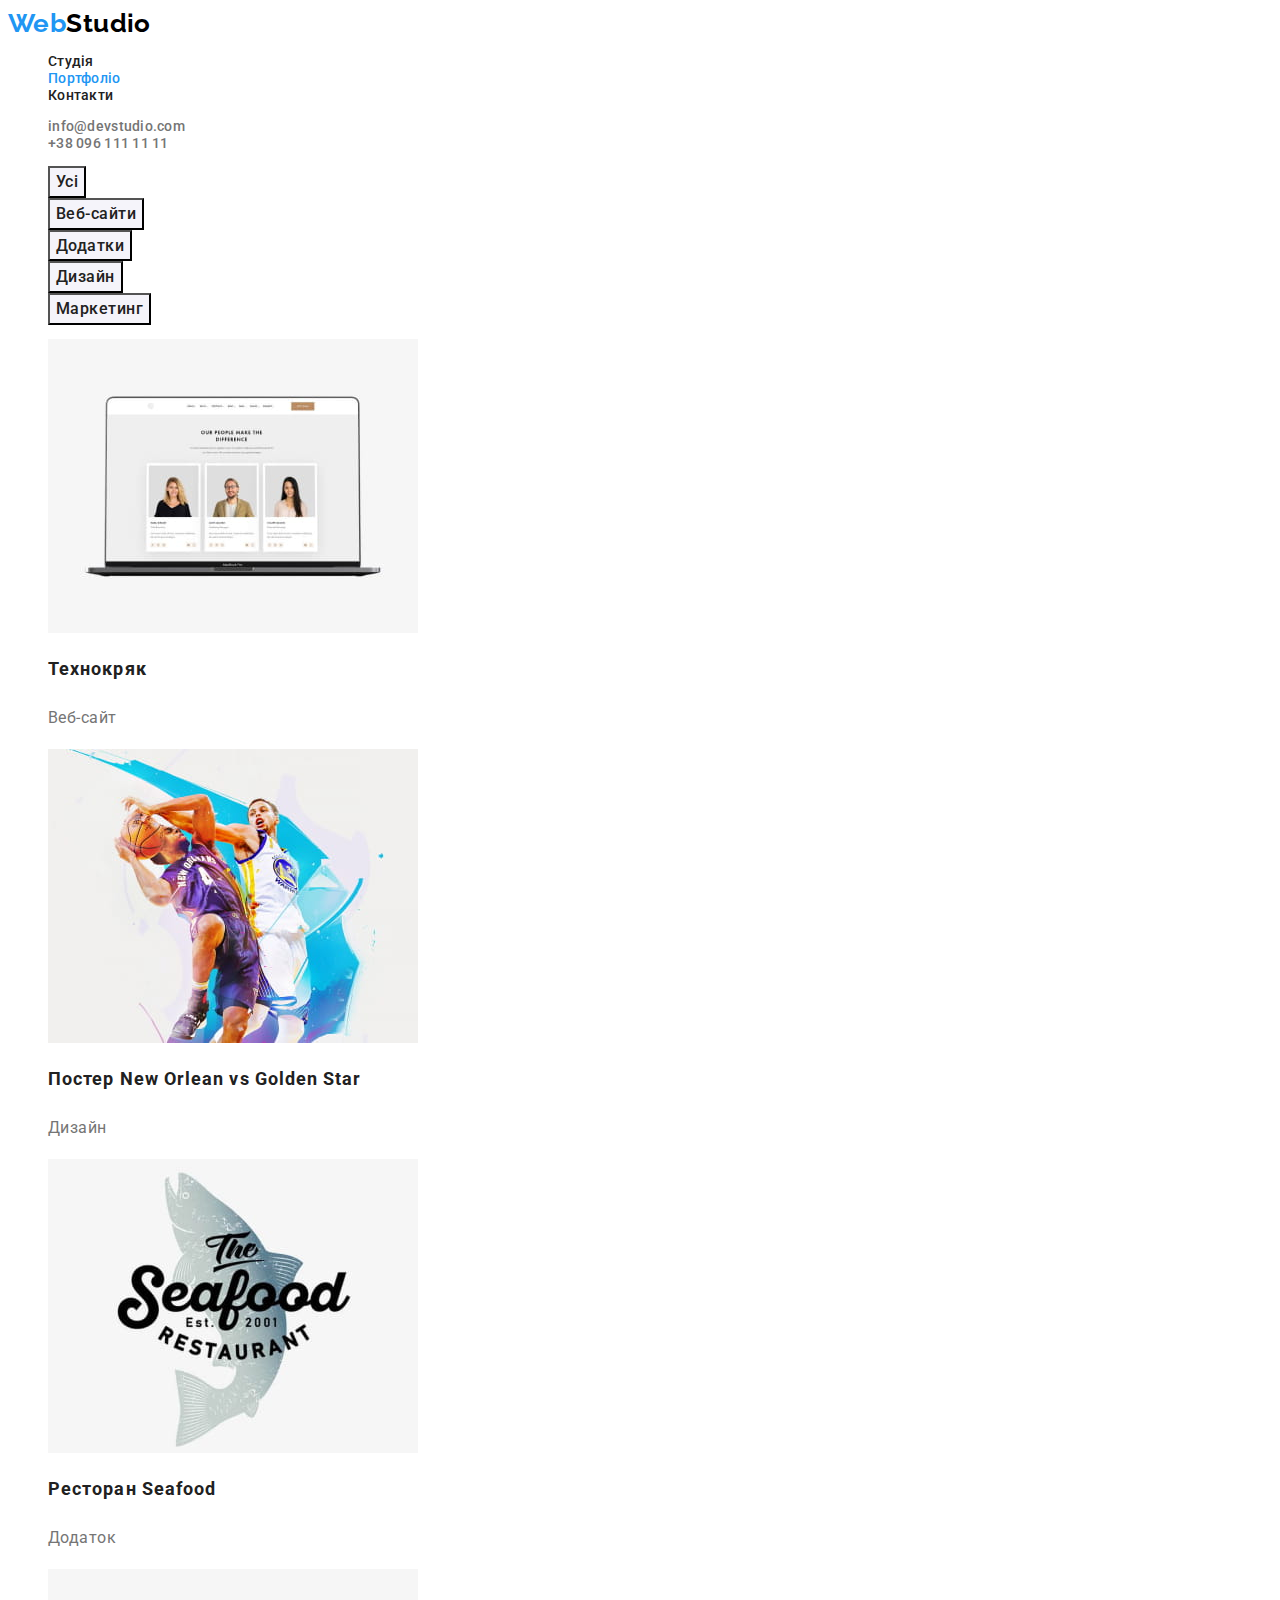
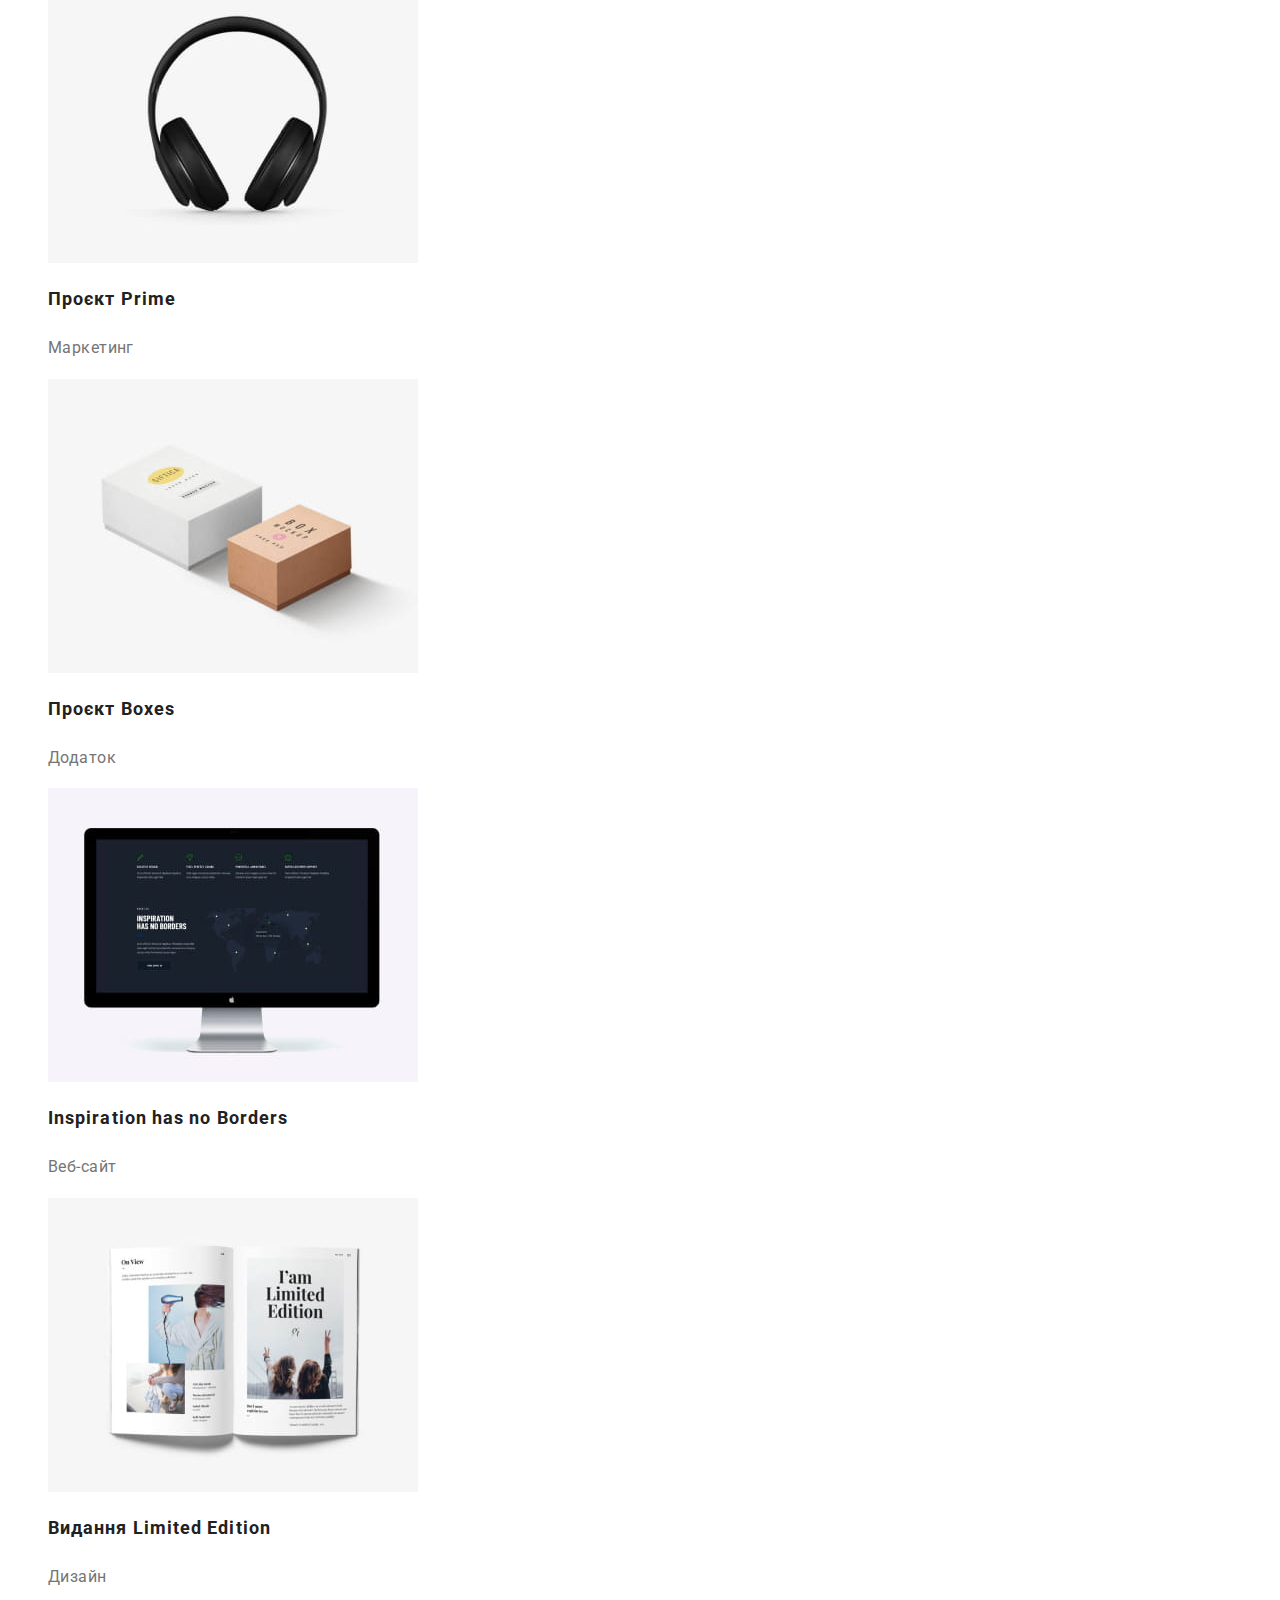
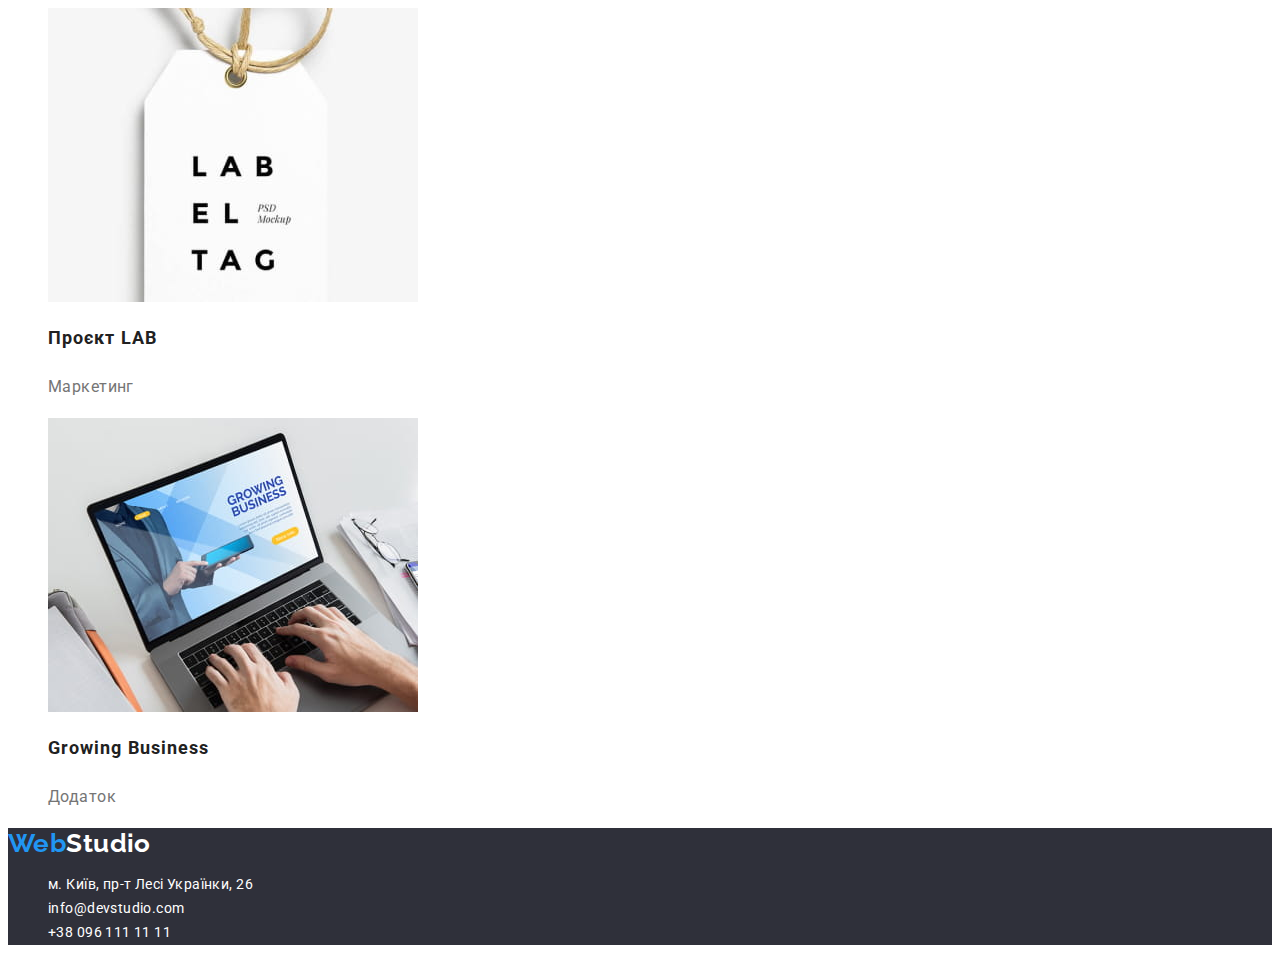
==== portfolio.html @ cea5d0b4 "start" ====
<!DOCTYPE html>
<html lang="uk">
<head>
    <meta charset="UTF-8">
    <meta http-equiv="X-UA-Compatible" content="IE=edge">
    <meta name="viewport" content="width=device-width, initial-scale=1.0">
    <title>Портфоліо</title>
    <link rel="preconnect" href="https://fonts.googleapis.com"> 
<link rel="preconnect" href="https://fonts.gstatic.com" crossorigin> 
<link href="https://fonts.googleapis.com/css2?family=Raleway:wght@700&family=Roboto:wght@400;500;700;900&display=swap" rel="stylesheet">
    <link rel="stylesheet" href="./css/styles.css">
</head>
<body>
    <header class="head">
        <nav class="nav">
            <a href="" lang="en" class="link logo"><span>Web</span>Studio</a>
            <ul class="list nav-list">
                <li class="nav-list-item">
                    <a href="./index.html" class="link nav-list-link">Студія</a>
                </li>
                <li class="nav-list-item">
                    <a href="./portfolio.html" class="link nav-list-link active-page">Портфоліо</a>
                </li>
                <li class="nav-list-item">
                    <a href="" class="link nav-list-link">Контакти</a>
                </li>
            </ul>  
        </nav>
        <ul class="list cont-list">
            <li class="cont-list-item">
                <a href="mailto:info@devstudio.com" class="link nav-list-link cont-list-link">info@devstudio.com</a>
            </li>
            <li class="cont-list-item">
                <a href="tel:+380961111111" class="link nav-list-link cont-list-link">+38 096 111 11 11</a>
            </li>
        </ul>
        
    </header>
    <main>
        <section class="port">
            <h1 hidden>Портфоліо</h1>
            <ul class="list">
                <li>
                    <button type="button" class="port-btn">Усі</button>
                </li>
                <li>
                    <button type="button" class="port-btn">Веб-сайти</button>
                </li>
                <li>
                    <button type="button" class="port-btn">Додатки</button>
                </li>
                <li>
                    <button type="button" class="port-btn">Дизайн</button>
                </li>
                <li>
                    <button type="button" class="port-btn">Маркетинг</button>
                </li>
            </ul>
        
            <ul class="list port-list">
                <li class="port-list-item">
                    <img src="./images/tehnocryack.jpg" alt="Сторінка веб сайту" width="370" height="294">
                    <h2 class="port-list-title">Технокряк</h2>
                    <p class="port-list-text">Веб-сайт</p>
                </li>
                <li class="port-list-item">
                    <img src="./images/poster.jpg" alt="Два баскетболісти на постері" width="370" height="294">
                    <h2 class="port-list-title">Постер New Orlean vs Golden Star</h2>
                    <p class="port-list-text">Дизайн</p>
                </li>
                <li class="port-list-item">
                    <img src="./images/restaurant.jpg" alt="Лого рибного ресторану" width="370" height="294">
                    <h2 class="port-list-title">Ресторан Seafood</h2>
                    <p class="port-list-text">Додаток</p>
                </li>
                <li class="port-list-item">
                    <img src="./images/prime.jpg" alt="Навушники" width="370" height="294">
                    <h2 class="port-list-title">Проєкт Prime</h2>
                    <p class="port-list-text">Маркетинг</p>
                </li>
                <li class="port-list-item">
                    <img src="./images/boxes.jpg" alt="Коробки" width="370" height="294">
                    <h2 class="port-list-title">Проєкт Boxes</h2>
                    <p class="port-list-text">Додаток</p>
                </li>
                <li class="port-list-item">
                    <img src="./images/inspiration.jpg" alt="Компьютер моноблок" width="370" height="294">
                    <h2 class="port-list-title" lang="en">Inspiration has no Borders</h2>
                    <p class="port-list-text">Веб-сайт</p>
                </li>
                <li class="port-list-item">
                    <img src="./images/edition.jpg" alt="Видання журналу" width="370" height="294">
                    <h2 class="port-list-title">Видання Limited Edition</h2>
                    <p class="port-list-text">Дизайн</p>
                </li>
                <li class="port-list-item">
                    <img src="./images/lab.jpg" alt="Лейба з написом лаб" width="370" height="294">
                    <h2 class="port-list-title">Проєкт LAB</h2>
                    <p class="port-list-text">Маркетинг</p>
                </li>
                <li class="port-list-item">
                    <img src="./images/growing.jpg" alt="Праця за комп'ютером" width="370" height="294">
                    <h2 class="port-list-title" lang="en">Growing Business</h2>
                    <p class="port-list-text">Додаток</p>
                </li>
               
            </ul>
        </section>
    </main>
    
    <footer class="foot">
        <a href="" lang="en" class="link logo foot-logo"><span>Web</span>Studio</a>
        <address class="address">
            <ul class="list foot-list">
                <li class="foot-list-item">
                    <a href="https://goo.gl/maps/CPtrU1FHBa2aNyZL9" target="_blank" rel="noopener noreferrer" class="link foot-list-link">м. Київ, пр-т Лесі Українки, 26</a>
                </li>
                <li class="foot-list-item">
                    <a href="mailto:info@devstudio.com" class="link foot-list-link">info@devstudio.com</a>
                </li>
                <li class="foot-list-item">
                    <a href="tel:+380961111111" class="link foot-list-link">+38 096 111 11 11</a>
                </li>
            </ul>

        </address>
    </footer>
    
</body>
</html>
---- css/styles.css ----
:root {
    --primary-txt-color: #212121;
    --secondary-txt-color: #757575;
    --logo-txt-color: #000000;
    --accent-color: #2196F3;
    --btn-active-color: #188CE8;
    --link-accent-color: rgba(255, 255, 255, 0.6);
    --primary-bg-color: #FFFFFF;
    --secondary-bg-color: #2F303A;
    --team-bg-color: #F5F4FA;
}
body {
    color: var(--primary-txt-color);
    font-family: "Roboto", sans-serif;
    font-size: 14px;
    letter-spacing: 0.03em;
}
.list {
    list-style: none;
}
.link {
    text-decoration: none;
}

/* components */
.logo {
    color: var(--logo-txt-color);
    font-family: "Raleway", sans-serif;
    font-weight: 700;
    font-size: 26px;
    line-height: 1.19;
}
.logo span {
    color: var(--accent-color);
}
.sec-title {
    font-size: 36px;
    line-height: 1.16;
}

/* header */
.head {
    background-color: var(--primary-bg-color);
}
.nav-list-link {
    color: var(--primary-txt-color);
    font-weight: 500;
    line-height: 1.14;
    letter-spacing: 0.02em;
}
.nav-list-link:hover, .nav-list-link:focus {
    color: var(--accent-color);
}
.nav-list-link.active-page {
    color: var(--accent-color);
}
.cont-list-link {
    color: var(--secondary-txt-color);
}
.cont-list-link:hover, .cont-list-link:focus {
    color: var(--accent-color);
}

/* студія main */
.hero {
    background-color: var(--secondary-bg-color);
}
.main-title {
    color: var(--primary-bg-color);
    font-weight: 900;
    font-size: 44px;
    line-height: 1.36;
    letter-spacing: 0.06em;
    text-transform: uppercase;
}
.btn {
    color: var(--primary-bg-color);
    background-color: var(--accent-color);
    font-family: "Roboto", sans-serif;
    font-weight: 700;
    font-size: 16px;
    letter-spacing: 0.06em;
    cursor: pointer;
}
.btn:active {
    background-color: var(--btn-active-color);
}

.about {
    background-color: var(--primary-bg-color);
}
.about-list-title {
    font-size: 14px;
    line-height: 1.14;
    text-transform: uppercase;
}
.about-list-text {
    color: var(--secondary-txt-color);
    line-height: 2;
}

.work {
    background-color: var(--primary-bg-color);
}

.team {
    background-color: var(--team-bg-color);
}
.team-list-title {
    font-weight: 500;
    font-size: 16px;
    line-height: 1.18;
}
.team-list-text {
    color: var(--secondary-txt-color);
    font-size: 16px;
    line-height: 1.18;
}

/* портфоліо main */
.port {
    background-color: var(--primary-bg-color);
}
.port-btn {
    color: var(--primary-txt-color);
    background-color: var(--team-bg-color);
    font-family: "Roboto", sans-serif;
    font-weight: 500;
    font-size: 16px;
    line-height: 1.62;
    letter-spacing: 0.03em;
    cursor: pointer;
}
.port-btn:hover, .port-btn:focus {
    color: var(--primary-bg-color);
    background-color: var(--accent-color);
}
.port-list-title {
    font-size: 18px;
    line-height: 2;
    letter-spacing: 0.06em;
}
.port-list-text {
    color: var(--secondary-txt-color);
    font-size: 16px;
    line-height: 1.87;
} 

/* footer */
.foot {
    background-color: var(--secondary-bg-color);
}
.foot-logo {
    color: var(--primary-bg-color);
}
.address {
    font-style: normal;
}
.foot-list-link {
    color: var(--primary-bg-color);
    line-height: 1.71;
}
.foot-list-link:hover, .foot-list-link:focus {
    color: var(--link-accent-color);
}
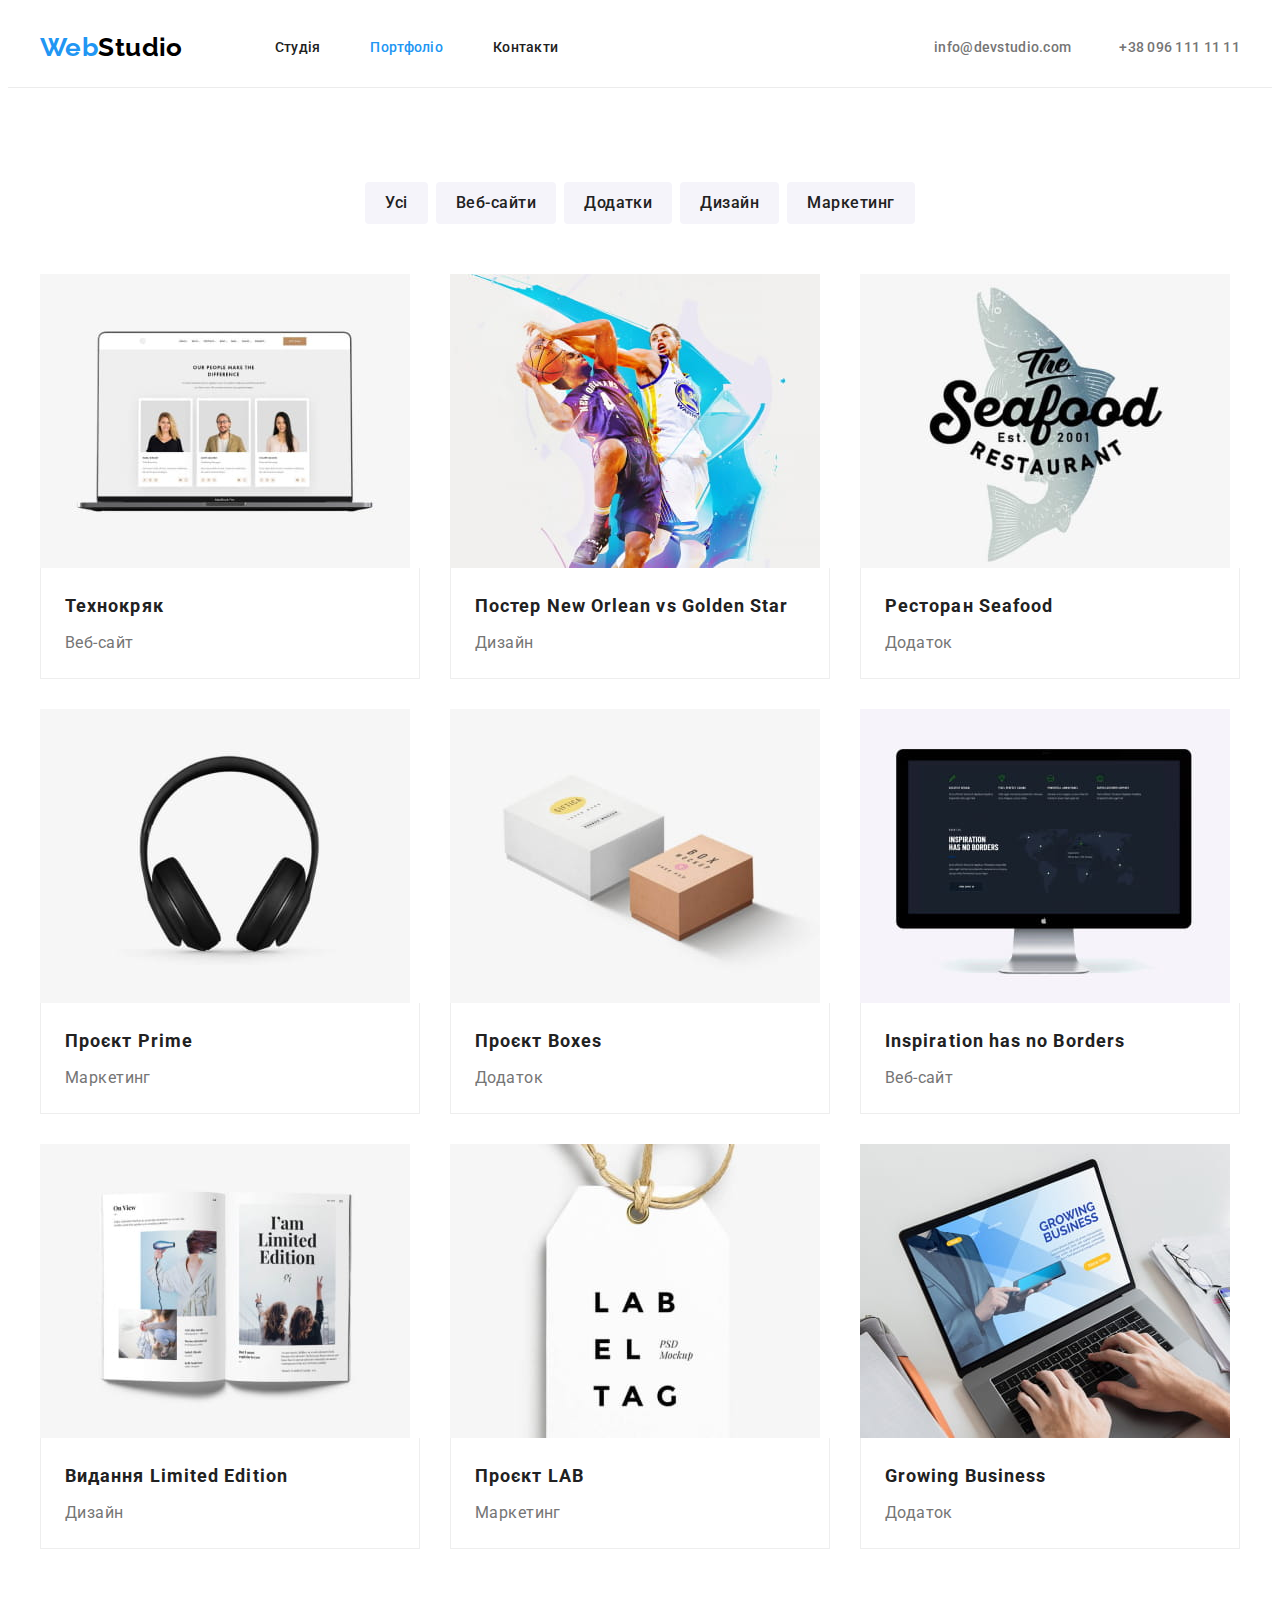
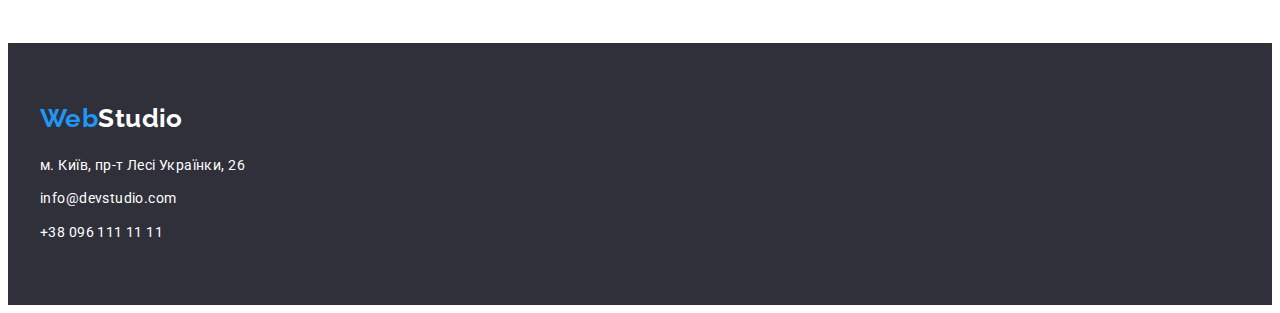
==== commit 4230dc59: "finish" ====
--- a/portfolio.html
+++ b/portfolio.html
@@ -6,124 +6,148 @@
     <meta name="viewport" content="width=device-width, initial-scale=1.0">
     <title>Портфоліо</title>
     <link rel="preconnect" href="https://fonts.googleapis.com"> 
-<link rel="preconnect" href="https://fonts.gstatic.com" crossorigin> 
-<link href="https://fonts.googleapis.com/css2?family=Raleway:wght@700&family=Roboto:wght@400;500;700;900&display=swap" rel="stylesheet">
+    <link rel="preconnect" href="https://fonts.gstatic.com" crossorigin> 
+    <link href="https://fonts.googleapis.com/css2?family=Raleway:wght@700&family=Roboto:wght@400;500;700;900&display=swap" rel="stylesheet">
+    <link rel="stylesheet" href="https://cdnjs.cloudflare.com/ajax/libs/modern-normalize/1.1.0/modern-normalize.min.css" integrity="sha512-wpPYUAdjBVSE4KJnH1VR1HeZfpl1ub8YT/NKx4PuQ5NmX2tKuGu6U/JRp5y+Y8XG2tV+wKQpNHVUX03MfMFn9Q==" crossorigin="anonymous" referrerpolicy="no-referrer" />
     <link rel="stylesheet" href="./css/styles.css">
 </head>
 <body>
     <header class="head">
-        <nav class="nav">
-            <a href="" lang="en" class="link logo"><span>Web</span>Studio</a>
-            <ul class="list nav-list">
-                <li class="nav-list-item">
-                    <a href="./index.html" class="link nav-list-link">Студія</a>
+        <div class="container head-container">
+            <nav class="nav">
+                <a href="" lang="en" class="link logo"><span>Web</span>Studio</a>
+                <ul class="list nav-list">
+                    <li class="nav-list-item">
+                        <a href="./index.html" class="link nav-list-link">Студія</a>
+                    </li>
+                    <li class="nav-list-item">
+                        <a href="./portfolio.html" class="link nav-list-link active-page">Портфоліо</a>
+                    </li>
+                    <li class="nav-list-item">
+                        <a href="" class="link nav-list-link">Контакти</a>
+                    </li>
+                </ul>  
+            </nav>
+            <ul class="list cont-list">
+                <li class="cont-list-item">
+                    <a href="mailto:info@devstudio.com" class="link nav-list-link cont-list-link">info@devstudio.com</a>
                 </li>
-                <li class="nav-list-item">
-                    <a href="./portfolio.html" class="link nav-list-link active-page">Портфоліо</a>
+                <li class="cont-list-item">
+                    <a href="tel:+380961111111" class="link nav-list-link cont-list-link">+38 096 111 11 11</a>
                 </li>
-                <li class="nav-list-item">
-                    <a href="" class="link nav-list-link">Контакти</a>
-                </li>
-            </ul>  
-        </nav>
-        <ul class="list cont-list">
-            <li class="cont-list-item">
-                <a href="mailto:info@devstudio.com" class="link nav-list-link cont-list-link">info@devstudio.com</a>
-            </li>
-            <li class="cont-list-item">
-                <a href="tel:+380961111111" class="link nav-list-link cont-list-link">+38 096 111 11 11</a>
-            </li>
-        </ul>
+            </ul>
+        </div>
         
     </header>
     <main>
-        <section class="port">
-            <h1 hidden>Портфоліо</h1>
-            <ul class="list">
-                <li>
-                    <button type="button" class="port-btn">Усі</button>
-                </li>
-                <li>
-                    <button type="button" class="port-btn">Веб-сайти</button>
-                </li>
-                <li>
-                    <button type="button" class="port-btn">Додатки</button>
-                </li>
-                <li>
-                    <button type="button" class="port-btn">Дизайн</button>
-                </li>
-                <li>
-                    <button type="button" class="port-btn">Маркетинг</button>
-                </li>
-            </ul>
+        <section class="port section">
+            <div class="container">
+                <h1 hidden>Портфоліо</h1>
+                <ul class="list port-btn-list">
+                    <li class="port-btn-item">
+                        <button type="button" class="port-btn">Усі</button>
+                    </li>
+                    <li class="port-btn-item">
+                        <button type="button" class="port-btn">Веб-сайти</button>
+                    </li>
+                    <li class="port-btn-item">
+                        <button type="button" class="port-btn">Додатки</button>
+                    </li>
+                    <li class="port-btn-item">
+                        <button type="button" class="port-btn">Дизайн</button>
+                    </li>
+                    <li class="port-btn-item">
+                        <button type="button" class="port-btn">Маркетинг</button>
+                    </li>
+                </ul>
         
-            <ul class="list port-list">
-                <li class="port-list-item">
-                    <img src="./images/tehnocryack.jpg" alt="Сторінка веб сайту" width="370" height="294">
-                    <h2 class="port-list-title">Технокряк</h2>
-                    <p class="port-list-text">Веб-сайт</p>
-                </li>
-                <li class="port-list-item">
-                    <img src="./images/poster.jpg" alt="Два баскетболісти на постері" width="370" height="294">
-                    <h2 class="port-list-title">Постер New Orlean vs Golden Star</h2>
-                    <p class="port-list-text">Дизайн</p>
-                </li>
-                <li class="port-list-item">
-                    <img src="./images/restaurant.jpg" alt="Лого рибного ресторану" width="370" height="294">
-                    <h2 class="port-list-title">Ресторан Seafood</h2>
-                    <p class="port-list-text">Додаток</p>
-                </li>
-                <li class="port-list-item">
-                    <img src="./images/prime.jpg" alt="Навушники" width="370" height="294">
-                    <h2 class="port-list-title">Проєкт Prime</h2>
-                    <p class="port-list-text">Маркетинг</p>
-                </li>
-                <li class="port-list-item">
-                    <img src="./images/boxes.jpg" alt="Коробки" width="370" height="294">
-                    <h2 class="port-list-title">Проєкт Boxes</h2>
-                    <p class="port-list-text">Додаток</p>
-                </li>
-                <li class="port-list-item">
-                    <img src="./images/inspiration.jpg" alt="Компьютер моноблок" width="370" height="294">
-                    <h2 class="port-list-title" lang="en">Inspiration has no Borders</h2>
-                    <p class="port-list-text">Веб-сайт</p>
-                </li>
-                <li class="port-list-item">
-                    <img src="./images/edition.jpg" alt="Видання журналу" width="370" height="294">
-                    <h2 class="port-list-title">Видання Limited Edition</h2>
-                    <p class="port-list-text">Дизайн</p>
-                </li>
-                <li class="port-list-item">
-                    <img src="./images/lab.jpg" alt="Лейба з написом лаб" width="370" height="294">
-                    <h2 class="port-list-title">Проєкт LAB</h2>
-                    <p class="port-list-text">Маркетинг</p>
-                </li>
-                <li class="port-list-item">
-                    <img src="./images/growing.jpg" alt="Праця за комп'ютером" width="370" height="294">
-                    <h2 class="port-list-title" lang="en">Growing Business</h2>
-                    <p class="port-list-text">Додаток</p>
-                </li>
-               
-            </ul>
+                <ul class="list port-list">
+                    <li class="port-list-item">
+                        <img src="./images/tehnocryack.jpg" alt="Сторінка веб сайту" width="370" height="294">
+                        <div class="port-list-box">
+                            <h2 class="port-list-title">Технокряк</h2>
+                            <p class="port-list-text">Веб-сайт</p>
+                        </div>
+                    </li>
+                    <li class="port-list-item">
+                        <img src="./images/poster.jpg" alt="Два баскетболісти на постері" width="370" height="294">
+                        <div class="port-list-box">
+                            <h2 class="port-list-title">Постер New Orlean vs Golden Star</h2>
+                            <p class="port-list-text">Дизайн</p>
+                        </div>
+                    </li>
+                    <li class="port-list-item">
+                        <img src="./images/restaurant.jpg" alt="Лого рибного ресторану" width="370" height="294">
+                        <div class="port-list-box">
+                            <h2 class="port-list-title">Ресторан Seafood</h2>
+                            <p class="port-list-text">Додаток</p>
+                        </div>
+                    </li>
+                    <li class="port-list-item">
+                        <img src="./images/prime.jpg" alt="Навушники" width="370" height="294">
+                        <div class="port-list-box">
+                            <h2 class="port-list-title">Проєкт Prime</h2>
+                            <p class="port-list-text">Маркетинг</p>
+                        </div>
+                    </li>
+                    <li class="port-list-item">
+                        <img src="./images/boxes.jpg" alt="Коробки" width="370" height="294">
+                        <div class="port-list-box">
+                            <h2 class="port-list-title">Проєкт Boxes</h2>
+                            <p class="port-list-text">Додаток</p>
+                        </div>
+                    </li>
+                    <li class="port-list-item">
+                        <img src="./images/inspiration.jpg" alt="Компьютер моноблок" width="370" height="294">
+                        <div class="port-list-box">
+                            <h2 class="port-list-title" lang="en">Inspiration has no Borders</h2>
+                            <p class="port-list-text">Веб-сайт</p>
+                        </div>
+                    </li>
+                    <li class="port-list-item">
+                        <img src="./images/edition.jpg" alt="Видання журналу" width="370" height="294">
+                        <div class="port-list-box">
+                            <h2 class="port-list-title">Видання Limited Edition</h2>
+                            <p class="port-list-text">Дизайн</p>
+                        </div>
+                    </li>
+                    <li class="port-list-item">
+                        <img src="./images/lab.jpg" alt="Лейба з написом лаб" width="370" height="294">
+                        <div class="port-list-box">
+                            <h2 class="port-list-title">Проєкт LAB</h2>
+                            <p class="port-list-text">Маркетинг</p>
+                        </div>
+                    </li>
+                    <li class="port-list-item">
+                        <img src="./images/growing.jpg" alt="Праця за комп'ютером" width="370" height="294">
+                        <div class="port-list-box">
+                            <h2 class="port-list-title" lang="en">Growing Business</h2>
+                            <p class="port-list-text">Додаток</p>
+                        </div>
+                    </li>
+                   
+                </ul>
+            </div>
         </section>
     </main>
     
     <footer class="foot">
-        <a href="" lang="en" class="link logo foot-logo"><span>Web</span>Studio</a>
-        <address class="address">
-            <ul class="list foot-list">
-                <li class="foot-list-item">
-                    <a href="https://goo.gl/maps/CPtrU1FHBa2aNyZL9" target="_blank" rel="noopener noreferrer" class="link foot-list-link">м. Київ, пр-т Лесі Українки, 26</a>
-                </li>
-                <li class="foot-list-item">
-                    <a href="mailto:info@devstudio.com" class="link foot-list-link">info@devstudio.com</a>
-                </li>
-                <li class="foot-list-item">
-                    <a href="tel:+380961111111" class="link foot-list-link">+38 096 111 11 11</a>
-                </li>
-            </ul>
-
-        </address>
+        <div class="container">
+            <a href="" lang="en" class="link logo foot-logo"><span>Web</span>Studio</a>
+            <address>
+                <ul class="list foot-list">
+                    <li class="foot-list-item">
+                        <a href="https://goo.gl/maps/CPtrU1FHBa2aNyZL9" target="_blank" rel="noopener noreferrer" class="link foot-list-link">м. Київ, пр-т Лесі Українки, 26</a>
+                    </li>
+                    <li class="foot-list-item">
+                        <a href="mailto:info@devstudio.com" class="link foot-list-link">info@devstudio.com</a>
+                    </li>
+                    <li class="foot-list-item">
+                        <a href="tel:+380961111111" class="link foot-list-link">+38 096 111 11 11</a>
+                    </li>
+                </ul>
+            </address>
+        </div>
     </footer>
     
 </body>
--- a/css/styles.css
+++ b/css/styles.css
@@ -16,6 +16,21 @@
     font-size: 14px;
     letter-spacing: 0.03em;
 }
+h1, h2, h3, p {
+    margin-top: 0;
+    margin-bottom: 0;
+}
+ul, ol {
+    margin-top: 0;
+    margin-bottom: 0;
+    padding-left: 0;
+}
+img {
+    display: block;
+}
+address {
+    font-style: normal;
+}
 .list {
     list-style: none;
 }
@@ -24,6 +39,13 @@
 }
 
 /* components */
+.container {
+    width: 1200px;
+    margin-left: auto;
+    margin-right: auto;
+    padding-left: 15px;
+    padding-right: 15px;
+}
 .logo {
     color: var(--logo-txt-color);
     font-family: "Raleway", sans-serif;
@@ -37,11 +59,38 @@
 .sec-title {
     font-size: 36px;
     line-height: 1.16;
+    text-align: center;
+}
+.section {
+    padding-top: 94px;
+    padding-bottom: 94px;
 }
 
 /* header */
 .head {
     background-color: var(--primary-bg-color);
+    padding-top: 24px;
+    padding-bottom: 24px;
+    border-bottom: 1px solid #ECECEC;
+}
+.head-container {
+    display: flex;
+    align-items: center;
+    justify-content: space-between;
+}
+.nav {
+    display: flex;
+    align-items: center;
+}
+.nav-list {
+    display: flex;
+    align-items: center;
+}
+.nav .logo {
+    margin-right: 92px;
+}
+.nav-list-item:not(:last-child) {
+    margin-right: 50px;
 }
 .nav-list-link {
     color: var(--primary-txt-color);
@@ -55,6 +104,13 @@
 .nav-list-link.active-page {
     color: var(--accent-color);
 }
+.cont-list {
+   display: flex;
+   align-items: center;
+}
+.cont-list-item:first-child {
+    margin-right: 48px;
+}
 .cont-list-link {
     color: var(--secondary-txt-color);
 }
@@ -65,6 +121,8 @@
 /* студія main */
 .hero {
     background-color: var(--secondary-bg-color);
+    padding-top: 200px;
+    padding-bottom: 200px;
 }
 .main-title {
     color: var(--primary-bg-color);
@@ -73,15 +131,28 @@
     line-height: 1.36;
     letter-spacing: 0.06em;
     text-transform: uppercase;
+    margin-bottom: 30px;
+    width: 696px;
+    margin-left: auto;
+    margin-right: auto;
+    text-align: center;
 }
 .btn {
+    min-width: 216px;
+    padding: 10px 22px;
+    border: none;
+    border-radius: 4px;
     color: var(--primary-bg-color);
     background-color: var(--accent-color);
     font-family: "Roboto", sans-serif;
     font-weight: 700;
     font-size: 16px;
+    line-height: 1.8;
     letter-spacing: 0.06em;
     cursor: pointer;
+    display: block;
+    margin-left: auto;
+    margin-right: auto;
 }
 .btn:active {
     background-color: var(--btn-active-color);
@@ -89,33 +160,65 @@
 
 .about {
     background-color: var(--primary-bg-color);
+}
+.about-list {
+    display: flex;
+    margin-left: -30px;
+    margin-bottom: 94px;
+}
+.about-list-item {
+    flex-basis: calc((100% - 90px) / 4);
+    margin-left: 30px;
 }
 .about-list-title {
     font-size: 14px;
     line-height: 1.14;
     text-transform: uppercase;
+    margin-bottom: 10px;
 }
 .about-list-text {
     color: var(--secondary-txt-color);
     line-height: 2;
 }
-
-.work {
-    background-color: var(--primary-bg-color);
-}
-
+.about .sec-title {
+    margin-bottom: 50px;
+}
+.work-list {
+    display: flex;
+    justify-content: space-between;
+}
 .team {
     background-color: var(--team-bg-color);
 }
+.team .sec-title {
+    margin-bottom: 50px;
+}
+.team-list {
+    display: flex;
+    margin-left: -30px;
+}
+.team-list-item {
+    flex-basis: calc((100% - 120px) / 4);
+    margin-left: 30px;
+}
+.team-list-box {
+    background-color: var(--primary-bg-color);
+    border-bottom-left-radius: 4px;
+    border-bottom-right-radius: 4px;
+    padding: 30px 60px;
+}
 .team-list-title {
     font-weight: 500;
     font-size: 16px;
     line-height: 1.18;
+    text-align: center;
+    margin-bottom: 10px;
 }
 .team-list-text {
     color: var(--secondary-txt-color);
     font-size: 16px;
     line-height: 1.18;
+    text-align: center;
 }
 
 /* портфоліо main */
@@ -131,6 +234,10 @@
     line-height: 1.62;
     letter-spacing: 0.03em;
     cursor: pointer;
+    padding: 8px 20px;
+    border: none;
+    border-radius: 4px;
+
 }
 .port-btn:hover, .port-btn:focus {
     color: var(--primary-bg-color);
@@ -140,23 +247,52 @@
     font-size: 18px;
     line-height: 2;
     letter-spacing: 0.06em;
+    margin-bottom: 4px;
 }
 .port-list-text {
     color: var(--secondary-txt-color);
     font-size: 16px;
     line-height: 1.87;
-} 
+    
+}
+.port-btn-list {
+    display: flex;
+    justify-content: center;
+    margin-bottom: 50px;
+}
+
+.port-btn-item:not(:last-child) {
+    margin-right: 8px;
+}
+.port-list {
+    display: flex;
+    flex-wrap: wrap;
+    margin-left: -30px;
+    margin-top: -30px;
+}
+.port-list-item {
+    flex-basis: calc((100% - 90px) / 3);
+    margin-left: 30px;
+    margin-top: 30px;
+}
+.port-list-box {
+    padding: 20px 24px;
+    border: 1px solid #EEEEEE;
+    border-top: 0;
+}
 
 /* footer */
 .foot {
     background-color: var(--secondary-bg-color);
+    padding-top: 60px;
+    padding-bottom: 60px;
 }
 .foot-logo {
     color: var(--primary-bg-color);
-}
-.address {
-    font-style: normal;
-}
+    display: inline-block;
+    margin-bottom: 20px;
+}
+
 .foot-list-link {
     color: var(--primary-bg-color);
     line-height: 1.71;
@@ -164,3 +300,7 @@
 .foot-list-link:hover, .foot-list-link:focus {
     color: var(--link-accent-color);
 }
+.foot-list-item:not(:last-child) {
+    margin-bottom: 10px;
+}
+/* border #EEEEEE */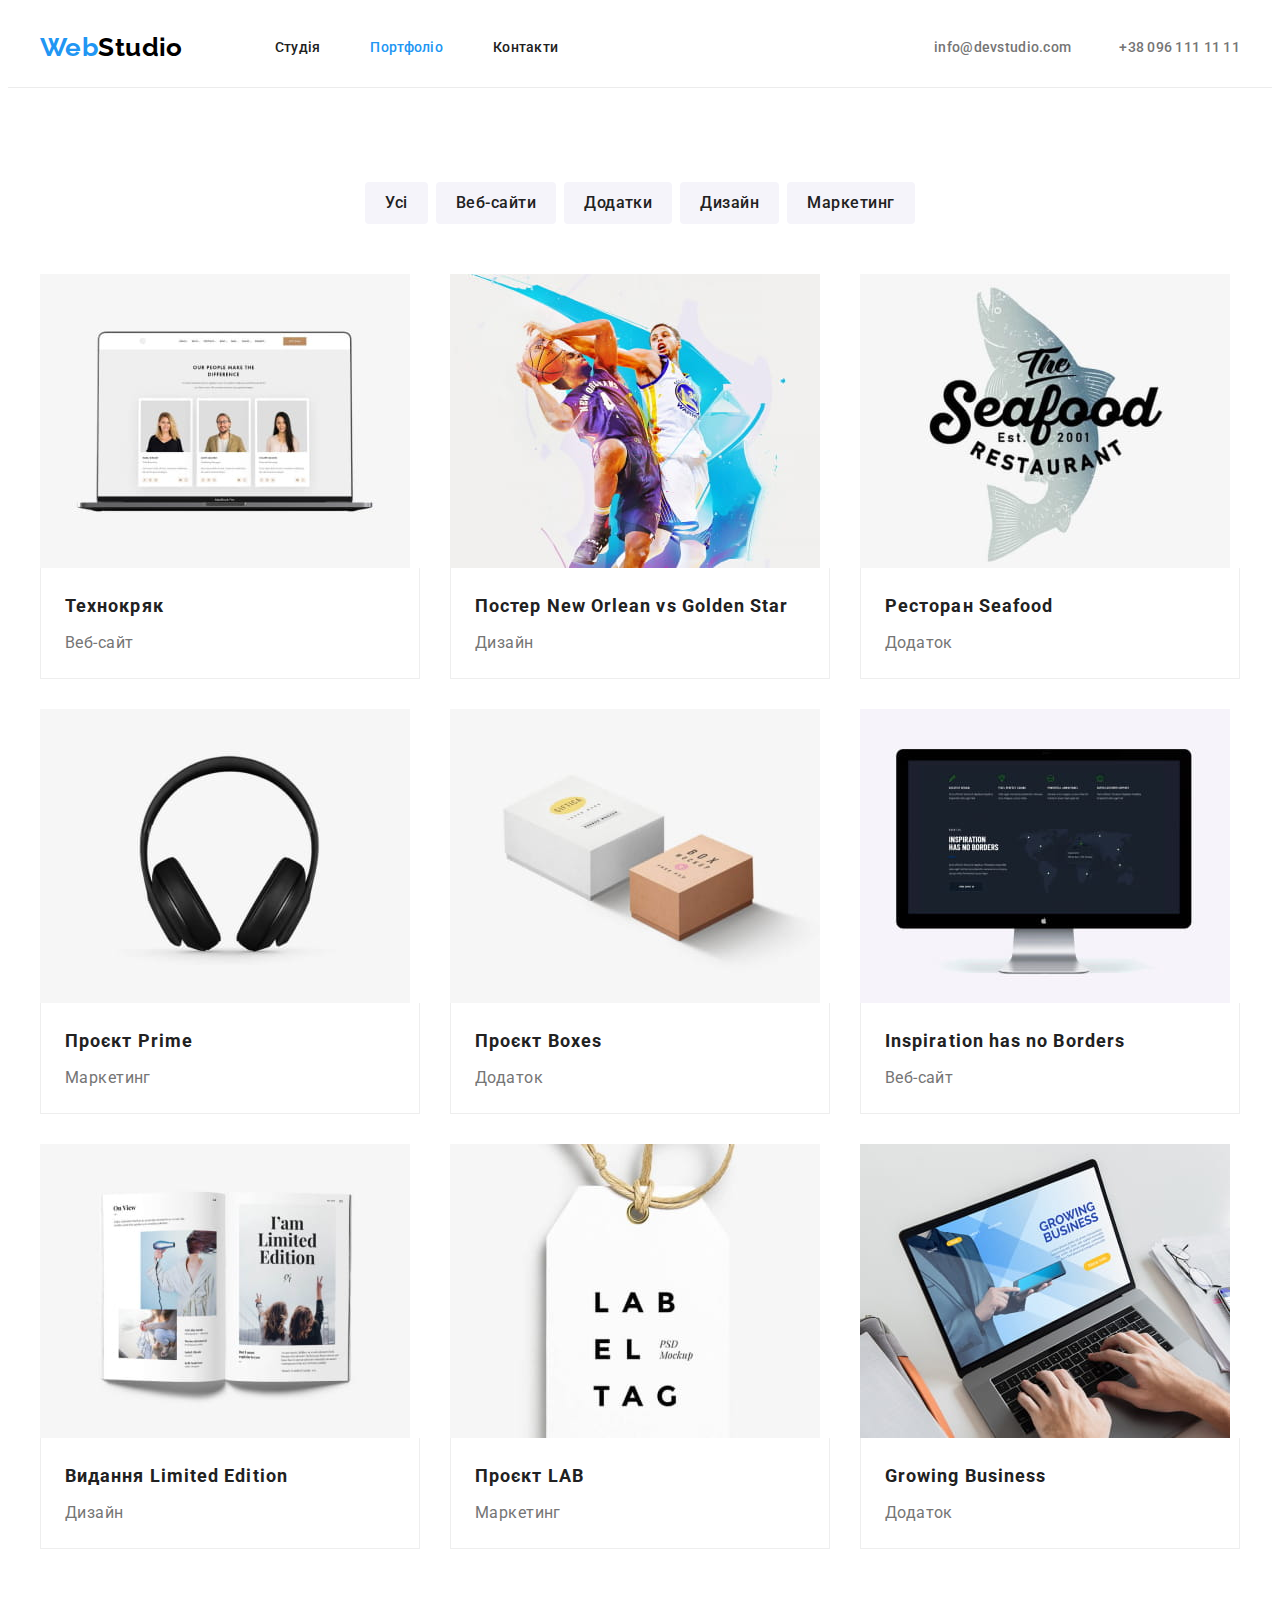
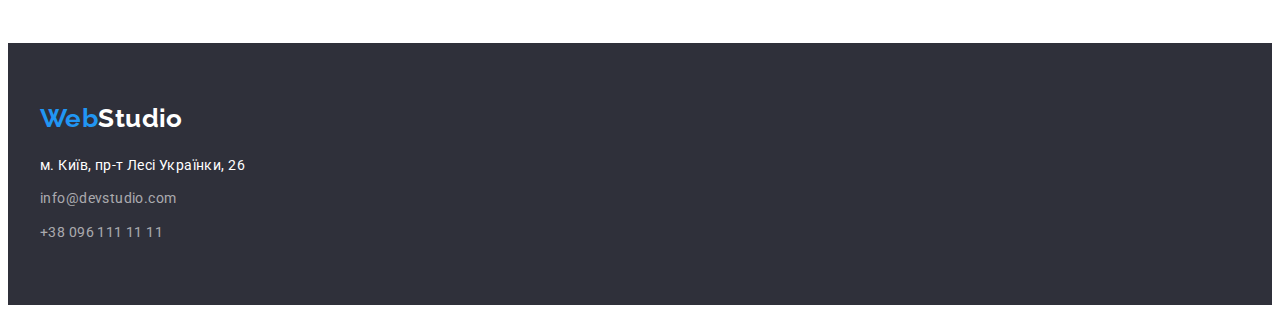
==== commit 687be43d: "fix section and footer link color" ====
--- a/portfolio.html
+++ b/portfolio.html
@@ -8,14 +8,14 @@
     <link rel="preconnect" href="https://fonts.googleapis.com"> 
     <link rel="preconnect" href="https://fonts.gstatic.com" crossorigin> 
     <link href="https://fonts.googleapis.com/css2?family=Raleway:wght@700&family=Roboto:wght@400;500;700;900&display=swap" rel="stylesheet">
-    <link rel="stylesheet" href="https://cdnjs.cloudflare.com/ajax/libs/modern-normalize/1.1.0/modern-normalize.min.css" integrity="sha512-wpPYUAdjBVSE4KJnH1VR1HeZfpl1ub8YT/NKx4PuQ5NmX2tKuGu6U/JRp5y+Y8XG2tV+wKQpNHVUX03MfMFn9Q==" crossorigin="anonymous" referrerpolicy="no-referrer" />
+    <link rel="stylesheet" href="https://cdnjs.cloudflare.com/ajax/libs/modern-normalize/1.1.0/modern-normalize.min.css" integrity="sha512-wpPYUAdjBVSE4KJnH1VR1HeZfpl1ub8YT/NKx4PuQ5NmX2tKuGu6U/JRp5y+Y8XG2tV+wKQpNHVUX03MfMFn9Q==" crossorigin="anonymous" referrerpolicy="no-referrer">
     <link rel="stylesheet" href="./css/styles.css">
 </head>
 <body>
     <header class="head">
         <div class="container head-container">
             <nav class="nav">
-                <a href="" lang="en" class="link logo"><span>Web</span>Studio</a>
+                <a href="./index.html" lang="en" class="link logo"><span>Web</span>Studio</a>
                 <ul class="list nav-list">
                     <li class="nav-list-item">
                         <a href="./index.html" class="link nav-list-link">Студія</a>
@@ -133,17 +133,17 @@
     
     <footer class="foot">
         <div class="container">
-            <a href="" lang="en" class="link logo foot-logo"><span>Web</span>Studio</a>
+            <a href="./index.html" lang="en" class="link logo foot-logo"><span>Web</span>Studio</a>
             <address>
                 <ul class="list foot-list">
                     <li class="foot-list-item">
                         <a href="https://goo.gl/maps/CPtrU1FHBa2aNyZL9" target="_blank" rel="noopener noreferrer" class="link foot-list-link">м. Київ, пр-т Лесі Українки, 26</a>
                     </li>
                     <li class="foot-list-item">
-                        <a href="mailto:info@devstudio.com" class="link foot-list-link">info@devstudio.com</a>
+                        <a href="mailto:info@devstudio.com" class="link foot-list-link foot-link-col">info@devstudio.com</a>
                     </li>
                     <li class="foot-list-item">
-                        <a href="tel:+380961111111" class="link foot-list-link">+38 096 111 11 11</a>
+                        <a href="tel:+380961111111" class="link foot-list-link foot-link-col">+38 096 111 11 11</a>
                     </li>
                 </ul>
             </address>
--- a/css/styles.css
+++ b/css/styles.css
@@ -161,10 +161,12 @@
 .about {
     background-color: var(--primary-bg-color);
 }
+.about-title {
+    display: none;
+}
 .about-list {
     display: flex;
     margin-left: -30px;
-    margin-bottom: 94px;
 }
 .about-list-item {
     flex-basis: calc((100% - 90px) / 4);
@@ -180,9 +182,13 @@
     color: var(--secondary-txt-color);
     line-height: 2;
 }
-.about .sec-title {
+.work.section {
+    padding-top: 0;
+}
+.work .sec-title {
     margin-bottom: 50px;
 }
+
 .work-list {
     display: flex;
     justify-content: space-between;
@@ -297,7 +303,7 @@
     color: var(--primary-bg-color);
     line-height: 1.71;
 }
-.foot-list-link:hover, .foot-list-link:focus {
+.foot-link-col {
     color: var(--link-accent-color);
 }
 .foot-list-item:not(:last-child) {
